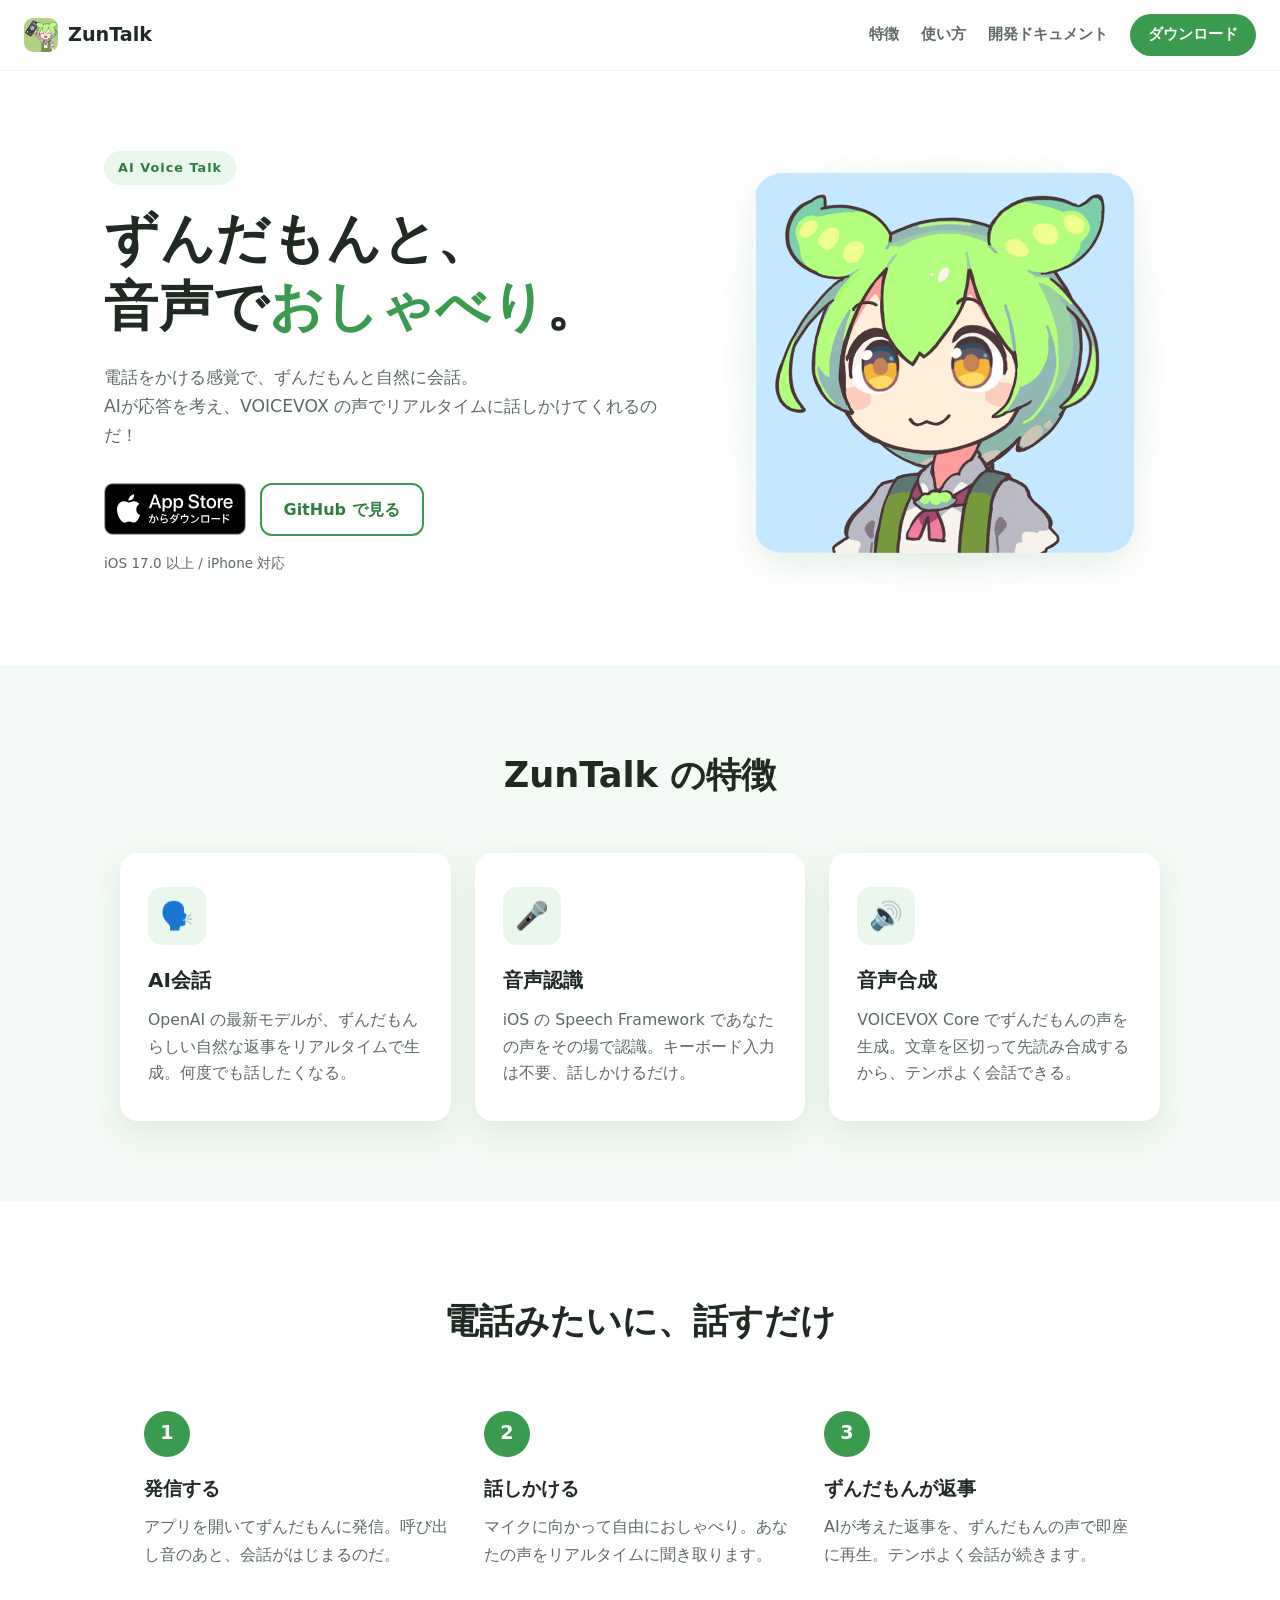
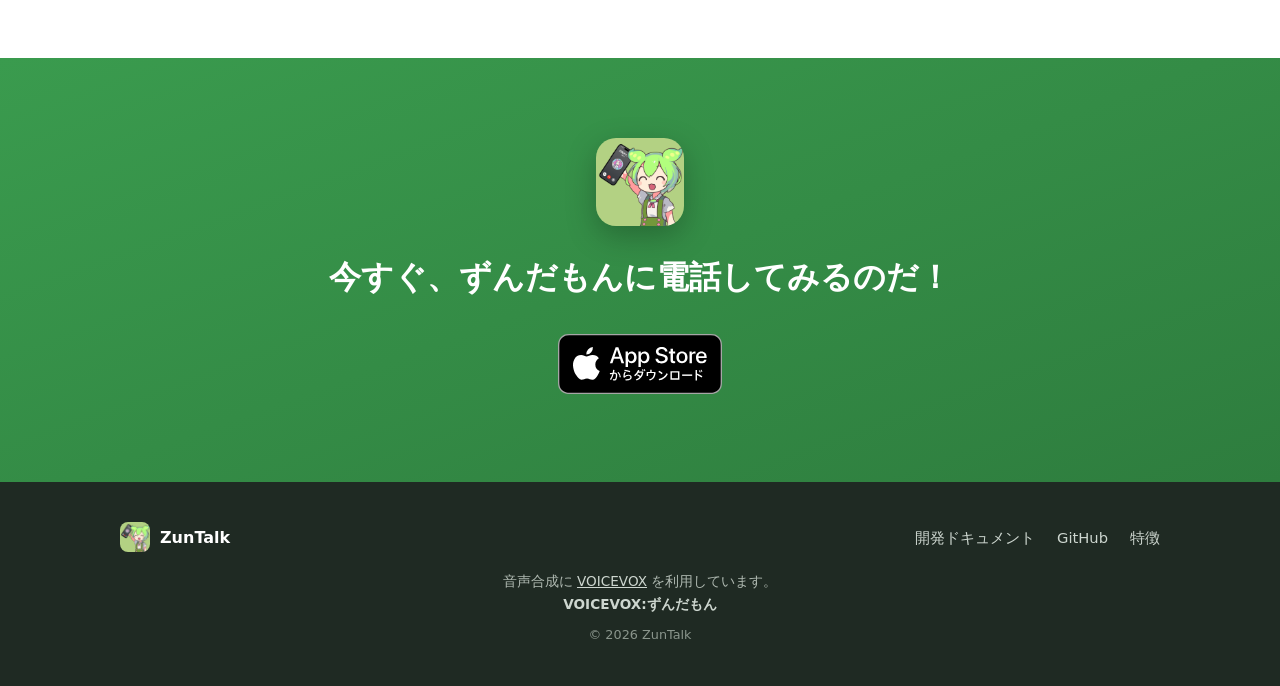
==== landing/index.html @ dec42059 "Add App Store landing page and serve docs under /docs/ - ルートに App Store 誘導の LP (landing/) を追加   - ずん" ====
<!DOCTYPE html>
<html lang="ja">
<head>
  <meta charset="UTF-8" />
  <meta name="viewport" content="width=device-width, initial-scale=1.0" />
  <title>ZunTalk - ずんだもんと音声で会話できるiOSアプリ</title>
  <meta name="description" content="ZunTalkは、ずんだもんと音声で自然に会話できるiOSアプリ。AI会話 × 音声認識 × 音声合成で、いつでも電話みたいにおしゃべりできるのだ！" />

  <!-- Open Graph / SNS -->
  <meta property="og:type" content="website" />
  <meta property="og:title" content="ZunTalk - ずんだもんと音声で会話できるiOSアプリ" />
  <meta property="og:description" content="ずんだもんと電話みたいに、音声で自然におしゃべり。AI × 音声認識 × 音声合成。" />
  <meta property="og:image" content="assets/zundamon.png" />
  <meta property="og:url" content="https://takoikatakotako.github.io/ZunTalk/" />
  <meta name="twitter:card" content="summary_large_image" />

  <link rel="icon" href="assets/icon.png" />
  <link rel="stylesheet" href="styles.css" />
</head>
<body>
  <!-- Header -->
  <header class="site-header">
    <a class="brand" href="#top">
      <img src="assets/icon.png" alt="ZunTalk アイコン" />
      <span>ZunTalk</span>
    </a>
    <nav class="site-nav">
      <a href="#features">特徴</a>
      <a href="#how">使い方</a>
      <a href="docs/">開発ドキュメント</a>
      <a class="nav-cta" href="#download">ダウンロード</a>
    </nav>
  </header>

  <main id="top">
    <!-- Hero -->
    <section class="hero">
      <div class="hero-copy">
        <p class="eyebrow">AI Voice Talk</p>
        <h1>ずんだもんと、<br />音声で<span class="accent">おしゃべり</span>。</h1>
        <p class="lead">
          電話をかける感覚で、ずんだもんと自然に会話。<br />
          AIが応答を考え、VOICEVOX の声でリアルタイムに話しかけてくれるのだ！
        </p>
        <div class="cta-row" id="download">
          <a class="appstore-badge" href="https://apps.apple.com/jp/app/%E3%81%9A%E3%82%93%E3%83%88%E3%83%BC%E3%82%AF/id6756733202" aria-label="App Store でダウンロード">
            <img src="assets/app-store-badge.svg" alt="App Store からダウンロード" />
          </a>
          <a class="ghost-btn" href="https://github.com/takoikatakotako/ZunTalk" target="_blank" rel="noopener">
            GitHub で見る
          </a>
        </div>
        <p class="requirement">iOS 17.0 以上 / iPhone 対応</p>
      </div>
      <div class="hero-visual">
        <div class="phone-glow"></div>
        <img src="assets/zundamon.png" alt="スマホを掲げるずんだもん" />
      </div>
    </section>

    <!-- Features -->
    <section id="features" class="features">
      <h2 class="section-title">ZunTalk の特徴</h2>
      <div class="feature-grid">
        <article class="feature-card">
          <div class="feature-icon">🗣️</div>
          <h3>AI会話</h3>
          <p>OpenAI の最新モデルが、ずんだもんらしい自然な返事をリアルタイムで生成。何度でも話したくなる。</p>
        </article>
        <article class="feature-card">
          <div class="feature-icon">🎤</div>
          <h3>音声認識</h3>
          <p>iOS の Speech Framework であなたの声をその場で認識。キーボード入力は不要、話しかけるだけ。</p>
        </article>
        <article class="feature-card">
          <div class="feature-icon">🔊</div>
          <h3>音声合成</h3>
          <p>VOICEVOX Core でずんだもんの声を生成。文章を区切って先読み合成するから、テンポよく会話できる。</p>
        </article>
      </div>
    </section>

    <!-- How it works -->
    <section id="how" class="how">
      <h2 class="section-title">電話みたいに、話すだけ</h2>
      <ol class="steps">
        <li>
          <span class="step-num">1</span>
          <h3>発信する</h3>
          <p>アプリを開いてずんだもんに発信。呼び出し音のあと、会話がはじまるのだ。</p>
        </li>
        <li>
          <span class="step-num">2</span>
          <h3>話しかける</h3>
          <p>マイクに向かって自由におしゃべり。あなたの声をリアルタイムに聞き取ります。</p>
        </li>
        <li>
          <span class="step-num">3</span>
          <h3>ずんだもんが返事</h3>
          <p>AIが考えた返事を、ずんだもんの声で即座に再生。テンポよく会話が続きます。</p>
        </li>
      </ol>
    </section>

    <!-- Final CTA -->
    <section class="final-cta">
      <img class="final-icon" src="assets/icon.png" alt="ZunTalk アイコン" />
      <h2>今すぐ、ずんだもんに電話してみるのだ！</h2>
      <a class="appstore-badge large" href="https://apps.apple.com/jp/app/%E3%81%9A%E3%82%93%E3%83%88%E3%83%BC%E3%82%AF/id6756733202" aria-label="App Store でダウンロード">
        <img src="assets/app-store-badge.svg" alt="App Store からダウンロード" />
      </a>
    </section>
  </main>

  <footer class="site-footer">
    <div class="footer-inner">
      <div class="footer-brand">
        <img src="assets/icon.png" alt="ZunTalk アイコン" />
        <span>ZunTalk</span>
      </div>
      <nav class="footer-links">
        <a href="docs/">開発ドキュメント</a>
        <a href="https://github.com/takoikatakotako/ZunTalk" target="_blank" rel="noopener">GitHub</a>
        <a href="#features">特徴</a>
      </nav>
    </div>
    <p class="credit">
      音声合成に <a href="https://voicevox.hiroshiba.jp/" target="_blank" rel="noopener">VOICEVOX</a> を利用しています。<br />
      <span class="credit-mark">VOICEVOX:ずんだもん</span>
    </p>
    <p class="copyright">© 2026 ZunTalk</p>
  </footer>
</body>
</html>
---- landing/styles.css ----
:root {
  --green: #3a9b4e;
  --green-dark: #2e7d3e;
  --green-light: #e9f7ec;
  --accent: #f0a500;
  --ink: #1f2a23;
  --muted: #5d6b62;
  --bg: #ffffff;
  --bg-soft: #f4faf5;
  --radius: 18px;
  --shadow: 0 12px 32px rgba(46, 125, 62, 0.12);
}

* { box-sizing: border-box; margin: 0; padding: 0; }

html { scroll-behavior: smooth; }

body {
  font-family: "Hiragino Sans", "Hiragino Kaku Gothic ProN", "Noto Sans JP", system-ui, sans-serif;
  color: var(--ink);
  background: var(--bg);
  line-height: 1.7;
  -webkit-font-smoothing: antialiased;
}

img { max-width: 100%; display: block; }

a { color: inherit; text-decoration: none; }

/* ---------- Header ---------- */
.site-header {
  position: sticky;
  top: 0;
  z-index: 10;
  display: flex;
  align-items: center;
  justify-content: space-between;
  padding: 14px 24px;
  background: rgba(255, 255, 255, 0.85);
  backdrop-filter: blur(10px);
  border-bottom: 1px solid rgba(46, 125, 62, 0.08);
}

.brand {
  display: flex;
  align-items: center;
  gap: 10px;
  font-weight: 800;
  font-size: 1.2rem;
}

.brand img { width: 34px; height: 34px; border-radius: 9px; }

.site-nav { display: flex; align-items: center; gap: 22px; }

.site-nav a { color: var(--muted); font-weight: 600; font-size: 0.95rem; transition: color 0.2s; }

.site-nav a:hover { color: var(--green); }

.nav-cta {
  background: var(--green);
  color: #fff !important;
  padding: 8px 18px;
  border-radius: 999px;
}

.nav-cta:hover { background: var(--green-dark); }

/* ---------- Hero ---------- */
.hero {
  display: grid;
  grid-template-columns: 1.1fr 0.9fr;
  align-items: center;
  gap: 40px;
  max-width: 1120px;
  margin: 0 auto;
  padding: 80px 24px 90px;
}

.eyebrow {
  display: inline-block;
  color: var(--green-dark);
  background: var(--green-light);
  font-weight: 700;
  font-size: 0.8rem;
  letter-spacing: 0.08em;
  padding: 6px 14px;
  border-radius: 999px;
  margin-bottom: 20px;
}

.hero-copy h1 {
  font-size: clamp(2.2rem, 5vw, 3.4rem);
  line-height: 1.25;
  font-weight: 900;
  letter-spacing: 0.01em;
}

.accent { color: var(--green); }

.lead {
  margin: 22px 0 32px;
  font-size: 1.08rem;
  color: var(--muted);
}

.cta-row { display: flex; flex-wrap: wrap; gap: 14px; align-items: center; }

.requirement { margin-top: 16px; font-size: 0.85rem; color: var(--muted); }

/* App Store badge (Apple 公式バッジ) */
.appstore-badge {
  display: inline-block;
  transition: transform 0.15s;
}

.appstore-badge img { height: 52px; width: auto; }

.appstore-badge:hover { transform: translateY(-2px); }

.appstore-badge.large img { height: 60px; }

.ghost-btn {
  border: 2px solid var(--green);
  color: var(--green-dark);
  font-weight: 700;
  padding: 11px 22px;
  border-radius: 12px;
  transition: background 0.2s, color 0.2s;
}

.ghost-btn:hover { background: var(--green); color: #fff; }

/* Hero visual */
.hero-visual { position: relative; display: flex; justify-content: center; }

.hero-visual img {
  position: relative;
  width: 100%;
  max-width: 380px;
  border-radius: 28px;
  box-shadow: var(--shadow);
}

.phone-glow {
  position: absolute;
  inset: -20px;
  background: radial-gradient(circle at center, rgba(58, 155, 78, 0.25), transparent 65%);
  filter: blur(20px);
  z-index: 0;
}

/* ---------- Sections ---------- */
.section-title {
  text-align: center;
  font-size: clamp(1.6rem, 4vw, 2.2rem);
  font-weight: 800;
  margin-bottom: 48px;
}

.features { background: var(--bg-soft); padding: 80px 24px; }

.feature-grid {
  display: grid;
  grid-template-columns: repeat(3, 1fr);
  gap: 24px;
  max-width: 1040px;
  margin: 0 auto;
}

.feature-card {
  background: #fff;
  border-radius: var(--radius);
  padding: 34px 28px;
  box-shadow: var(--shadow);
  transition: transform 0.2s;
}

.feature-card:hover { transform: translateY(-4px); }

.feature-icon {
  width: 58px; height: 58px;
  display: grid; place-items: center;
  font-size: 1.7rem;
  background: var(--green-light);
  border-radius: 14px;
  margin-bottom: 18px;
}

.feature-card h3 { font-size: 1.25rem; margin-bottom: 10px; }

.feature-card p { color: var(--muted); font-size: 0.98rem; }

/* How it works */
.how { padding: 90px 24px; max-width: 1040px; margin: 0 auto; }

.steps {
  list-style: none;
  display: grid;
  grid-template-columns: repeat(3, 1fr);
  gap: 28px;
}

.steps li { position: relative; padding-top: 12px; }

.step-num {
  display: grid; place-items: center;
  width: 46px; height: 46px;
  background: var(--green);
  color: #fff;
  font-weight: 800;
  font-size: 1.2rem;
  border-radius: 50%;
  margin-bottom: 16px;
}

.steps h3 { font-size: 1.2rem; margin-bottom: 8px; }

.steps p { color: var(--muted); }

/* Final CTA */
.final-cta {
  text-align: center;
  background: linear-gradient(160deg, var(--green) 0%, var(--green-dark) 100%);
  color: #fff;
  padding: 80px 24px;
}

.final-icon {
  width: 88px; height: 88px;
  border-radius: 20px;
  margin: 0 auto 24px;
  box-shadow: 0 10px 30px rgba(0,0,0,0.25);
}

.final-cta h2 { font-size: clamp(1.5rem, 4vw, 2rem); margin-bottom: 30px; }

/* ---------- Footer ---------- */
.site-footer { background: var(--ink); color: #cdd6cf; padding: 40px 24px; }

.footer-inner {
  display: flex;
  flex-wrap: wrap;
  align-items: center;
  justify-content: space-between;
  gap: 16px;
  max-width: 1040px;
  margin: 0 auto 18px;
}

.footer-brand { display: flex; align-items: center; gap: 10px; font-weight: 800; color: #fff; }

.footer-brand img { width: 30px; height: 30px; border-radius: 8px; }

.footer-links { display: flex; gap: 22px; }

.footer-links a { color: #cdd6cf; font-size: 0.92rem; transition: color 0.2s; }

.footer-links a:hover { color: #fff; }

.credit { text-align: center; font-size: 0.85rem; color: #aeb8b0; margin-bottom: 8px; }

.credit a { color: #cdd6cf; text-decoration: underline; }

.credit a:hover { color: #fff; }

.credit-mark { color: #cdd6cf; font-weight: 600; }

.copyright { text-align: center; font-size: 0.8rem; color: #8a958c; }

/* ---------- Responsive ---------- */
@media (max-width: 860px) {
  .hero { grid-template-columns: 1fr; text-align: center; padding-top: 50px; }
  .hero-copy .cta-row { justify-content: center; }
  .hero-visual { order: -1; }
  .hero-visual img { max-width: 280px; }
  .feature-grid, .steps { grid-template-columns: 1fr; }
  .step-num { margin-left: auto; margin-right: auto; }
}

@media (max-width: 560px) {
  .site-nav { gap: 14px; }
  .site-nav a:not(.nav-cta) { display: none; }
}
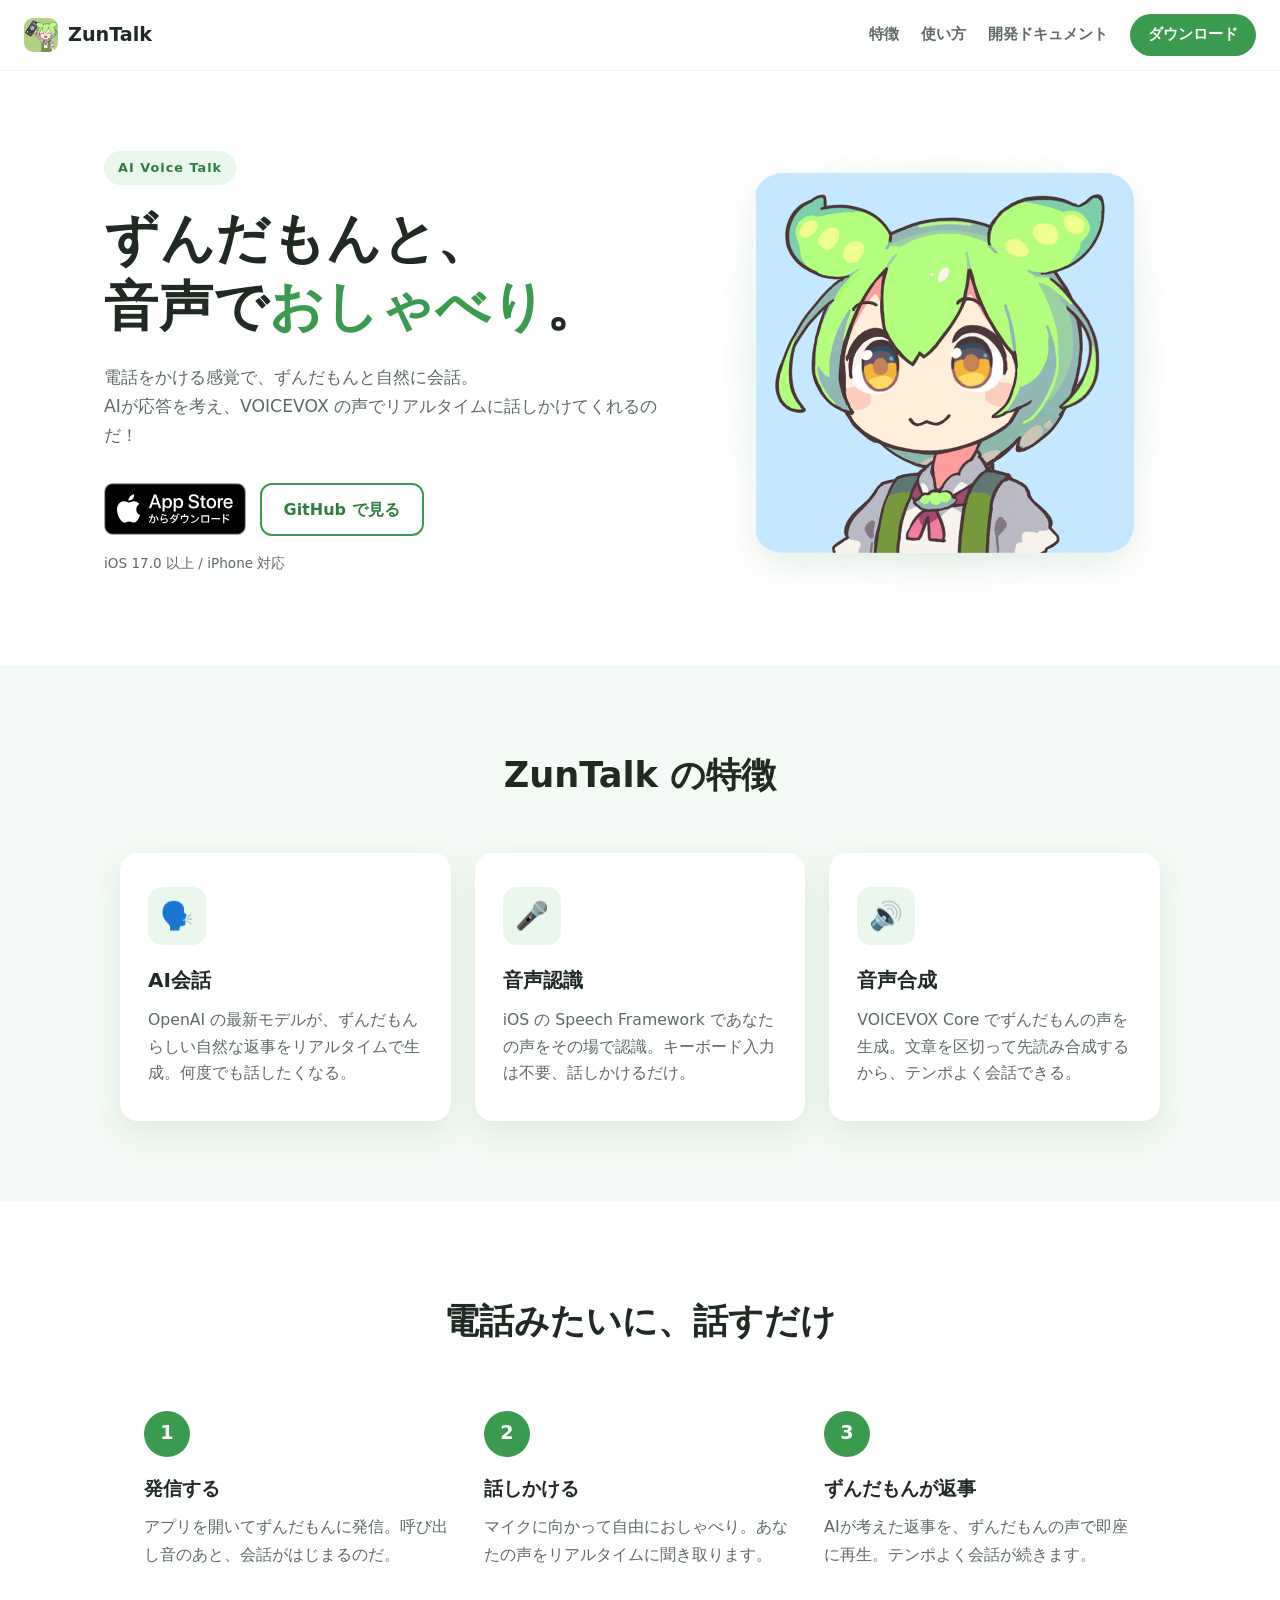
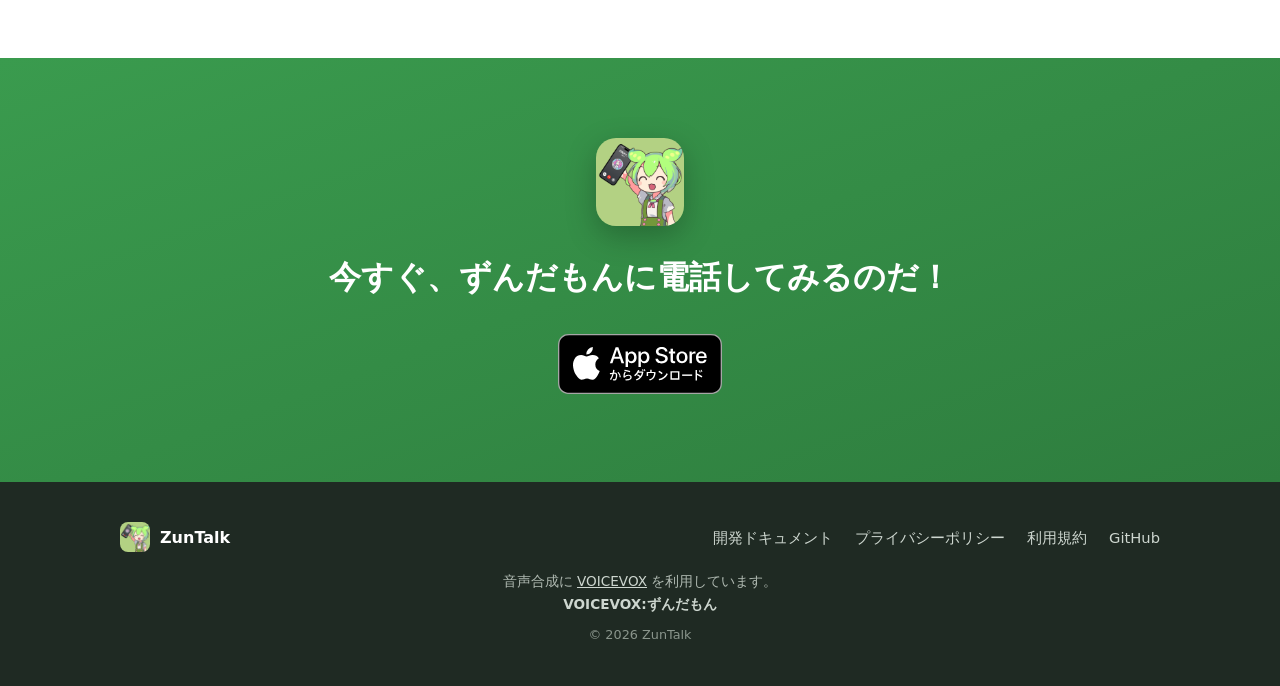
==== commit 2e044e32: "Add privacy policy and terms pages to landing site ZunTalk のプライバシーポリシー・利用規約ページを landing/ に新規追加し、 Git" ====
--- a/landing/index.html
+++ b/landing/index.html
@@ -120,8 +120,9 @@
       </div>
       <nav class="footer-links">
         <a href="docs/">開発ドキュメント</a>
+        <a href="privacy.html">プライバシーポリシー</a>
+        <a href="terms.html">利用規約</a>
         <a href="https://github.com/takoikatakotako/ZunTalk" target="_blank" rel="noopener">GitHub</a>
-        <a href="#features">特徴</a>
       </nav>
     </div>
     <p class="credit">
--- a/landing/styles.css
+++ b/landing/styles.css
@@ -282,3 +282,56 @@
   .site-nav { gap: 14px; }
   .site-nav a:not(.nav-cta) { display: none; }
 }
+
+/* ---------- Legal pages (privacy / terms) ---------- */
+.legal {
+  max-width: 820px;
+  margin: 0 auto;
+  padding: 56px 24px 72px;
+}
+
+.legal h1 {
+  font-size: clamp(1.8rem, 4vw, 2.4rem);
+  font-weight: 900;
+  margin-bottom: 10px;
+}
+
+.legal .legal-updated {
+  color: var(--muted);
+  font-size: 0.9rem;
+  margin-bottom: 32px;
+}
+
+.legal h2 {
+  font-size: 1.3rem;
+  font-weight: 800;
+  margin: 40px 0 14px;
+  padding-bottom: 8px;
+  border-bottom: 2px solid var(--green-light);
+}
+
+.legal h3 {
+  font-size: 1.08rem;
+  font-weight: 700;
+  margin: 24px 0 10px;
+}
+
+.legal p { margin-bottom: 16px; color: var(--ink); }
+
+.legal ul,
+.legal ol { margin: 0 0 16px 1.4em; }
+
+.legal li { margin-bottom: 8px; }
+
+.legal ul ul,
+.legal ol ol { margin-top: 8px; margin-bottom: 0; }
+
+.legal a { color: var(--green-dark); text-decoration: underline; word-break: break-word; }
+
+.legal a:hover { color: var(--green); }
+
+.legal hr {
+  border: none;
+  border-top: 1px solid rgba(46, 125, 62, 0.15);
+  margin: 40px 0;
+}
